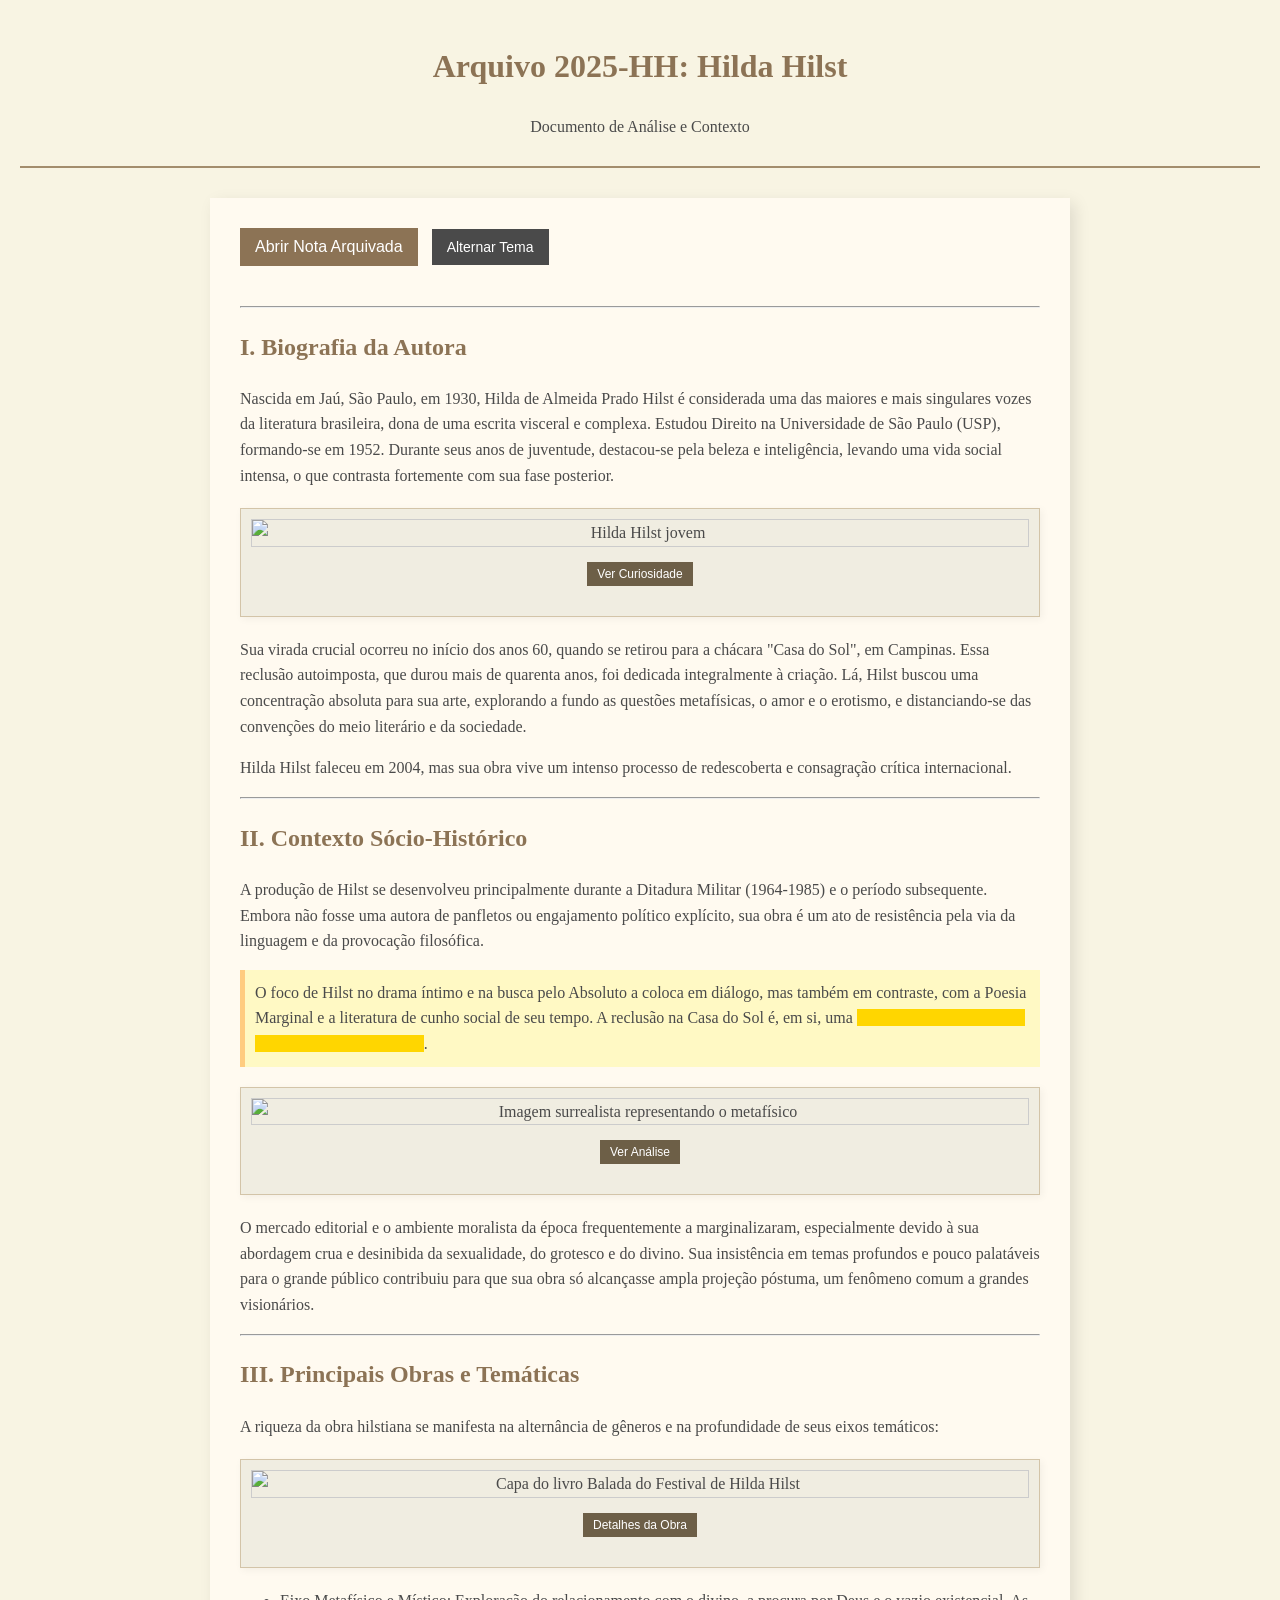
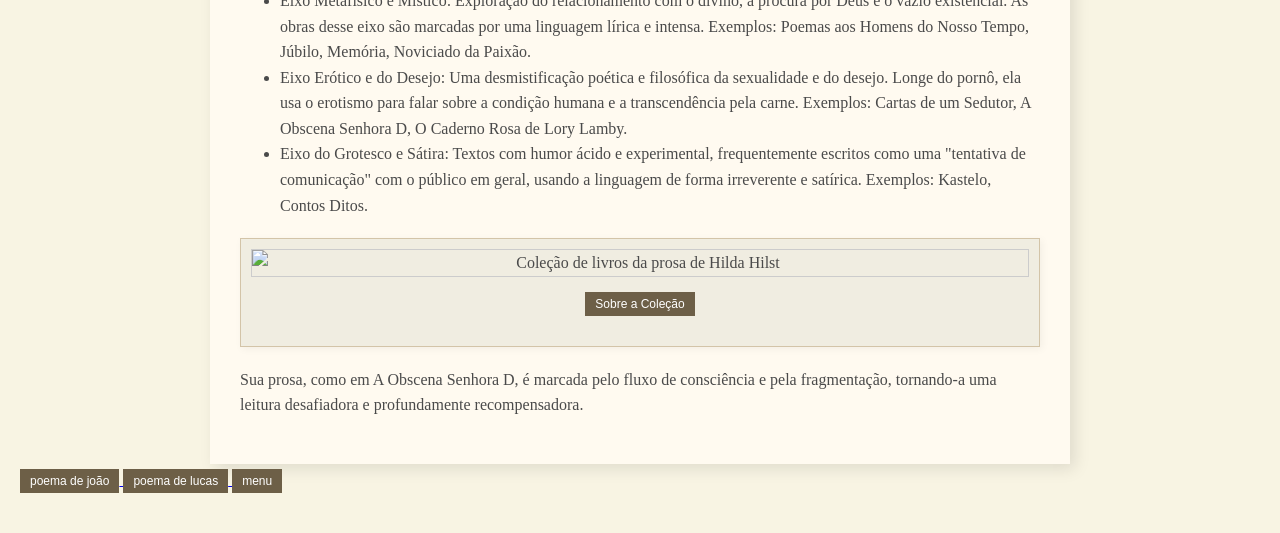
==== apresentar.html @ 8e93dbbe "Add files via upload" ====
<!DOCTYPE html>
<html lang="pt-BR">
<head>
    <meta charset="UTF-8">
    <meta name="viewport" content="width=device-width, initial-scale=1.0">
    <title>Hilda Hilst: Documento Arquivado</title>
    <style>
        body {
            font-family: 'Times New Roman', Times, serif; 
            background-color: #f8f4e3; 
            color: #4a4a4a; 
            line-height: 1.6;
            margin: 0;
            padding: 20px;
        }

        header {
            text-align: center;
            border-bottom: 2px solid #a38d6d;
            padding-bottom: 10px;
            margin-bottom: 30px;
        }

        h1, h2 {
            color: #8c7355; 
            font-family: Georgia, serif;
        }

        .document-container {
            max-width: 800px;
            margin: 0 auto;
            padding: 30px;
            background-color: #fffaf0; 
            box-shadow: 5px 5px 15px rgba(0, 0, 0, 0.1); 
        }

        .anotacao-container {
            background-color: #fff9c4; 
            padding: 10px;
            border-left: 5px solid #ffcc80;
            cursor: default;
        }

        .texto-oculto {
            color: transparent; 
            background-color: #ffd600; 
            transition: color 0.5s ease;
        }

        .anotacao-container:hover .texto-oculto,
        .texto-oculto:focus,
        .texto-oculto::selection {
            color: #4a4a4a; 
            background-color: #ffd600;
        }
        
        .anotacao-container p {
            margin: 0;
        }

        .modo-contraste {
            background-color: #1a1a1a; 
            color: #f8f4e3; 
        }

        .modo-contraste h1, .modo-contraste h2 {
            color: #ffff00; 
        }
        
        .modo-contraste .document-container {
            background-color: #333;
        }
        
        .modo-contraste .anotacao-container {
            background-color: #444;
            border-left: 5px solid #ffff00;
        }

        .btn-popup, .btn-tema, .btn-image-popup {
            background-color: #8c7355;
            color: white;
            border: none;
            padding: 10px 15px;
            cursor: pointer;
            font-size: 16px;
            margin-bottom: 20px;
            display: inline-block; /* Para botões ficarem lado a lado */
        }
        
        .btn-tema {
            background-color: #4a4a4a;
            font-size: 14px;
            margin-left: 10px;
        }

        .btn-image-popup {
            padding: 5px 10px;
            font-size: 12px;
            margin-top: 5px;
            background-color: #6d5f47;
        }

        .modal {
            display: none; 
            position: fixed;
            z-index: 10;
            left: 0;
            top: 0;
            width: 100%;
            height: 100%;
            overflow: auto;
            background-color: rgba(0, 0, 0, 0.4); 
        }

        .modal-content {
            background-color: #f8f4e3; 
            margin: 15% auto; 
            padding: 20px;
            border: 3px dashed #a38d6d; 
            width: 80%;
            max-width: 400px;
            position: relative;
            box-shadow: 0 4px 8px 0 rgba(0,0,0,0.2), 0 6px 20px 0 rgba(0,0,0,0.19);
        }

        .fechar-popup {
            color: #a38d6d;
            float: right;
            font-size: 28px;
            font-weight: bold;
        }

        .fechar-popup:hover,
        .fechar-popup:focus {
            color: #000;
            text-decoration: none;
            cursor: pointer;
        }

        .image-wrapper {
            text-align: center;
            margin: 20px 0;
            background-color: #f0ede1;
            padding: 10px;
            border: 1px solid #d3c4a8;
            box-shadow: 2px 2px 8px rgba(0,0,0,0.05);
        }
        .image-wrapper img {
            max-width: 100%;
            height: auto;
            display: block;
            margin: 0 auto 10px auto;
            border: 1px solid #ccc;
        }
    </style>
</head>
<body>
    <header>
        <h1>Arquivo 2025-HH: Hilda Hilst</h1>
        <p>Documento de Análise e Contexto</p>
    </header>

    <main class="document-container">
        <div style="margin-bottom: 20px;">
            <button id="abrirPopup" class="btn-popup">Abrir Nota Arquivada</button>
            <button onclick="alternarTema()" class="btn-tema">Alternar Tema</button>
        </div>
        
        <hr>
        
        <section id="biografia">
            <h2>I. Biografia da Autora</h2>
            <p>Nascida em Jaú, São Paulo, em 1930, Hilda de Almeida Prado Hilst é considerada uma das maiores e mais singulares vozes da literatura brasileira, dona de uma escrita visceral e complexa. Estudou Direito na Universidade de São Paulo (USP), formando-se em 1952. Durante seus anos de juventude, destacou-se pela beleza e inteligência, levando uma vida social intensa, o que contrasta fortemente com sua fase posterior.</p>
            
            <div class="image-wrapper">
                <img src="imagens/poeta.jpg" alt="Hilda Hilst jovem">
                <button class="btn-image-popup" data-modal-id="modalImage4">Ver Curiosidade</button>
            </div>

            <p>Sua virada crucial ocorreu no início dos anos 60, quando se retirou para a chácara "Casa do Sol", em Campinas. Essa reclusão autoimposta, que durou mais de quarenta anos, foi dedicada integralmente à criação. Lá, Hilst buscou uma concentração absoluta para sua arte, explorando a fundo as questões metafísicas, o amor e o erotismo, e distanciando-se das convenções do meio literário e da sociedade.</p>
            <p>Hilda Hilst faleceu em 2004, mas sua obra vive um intenso processo de redescoberta e consagração crítica internacional.</p>
        </section>

        <hr>

        <section id="contexto">
            <h2>II. Contexto Sócio-Histórico</h2>
            <p>A produção de Hilst se desenvolveu principalmente durante a Ditadura Militar (1964-1985) e o período subsequente. Embora não fosse uma autora de panfletos ou engajamento político explícito, sua obra é um ato de resistência pela via da linguagem e da provocação filosófica.</p>
            
            <div class="anotacao-container">
                <p>O foco de Hilst no drama íntimo e na busca pelo Absoluto a coloca em diálogo, mas também em contraste, com a Poesia Marginal e a literatura de cunho social de seu tempo. A reclusão na Casa do Sol é, em si, uma <span id="textoOculto" class="texto-oculto">crítica à superficialidade e ao caos do mundo exterior</span>.</p>
            </div>

            <div class="image-wrapper">
                <img src="imagens/2.jpg" alt="Imagem surrealista representando o metafísico">
                <button class="btn-image-popup" data-modal-id="modalImage2">Ver Análise</button>
            </div>

            <p>O mercado editorial e o ambiente moralista da época frequentemente a marginalizaram, especialmente devido à sua abordagem crua e desinibida da sexualidade, do grotesco e do divino. Sua insistência em temas profundos e pouco palatáveis para o grande público contribuiu para que sua obra só alcançasse ampla projeção póstuma, um fenômeno comum a grandes visionários.</p>
        </section>

        <hr>

        <section id="obras">
            <h2>III. Principais Obras e Temáticas</h2>
            <p>A riqueza da obra hilstiana se manifesta na alternância de gêneros e na profundidade de seus eixos temáticos:</p>
            
            <div class="image-wrapper">
                <img src="imagens/1.png" alt="Capa do livro Balada do Festival de Hilda Hilst">
                <button class="btn-image-popup" data-modal-id="modalImage1">Detalhes da Obra</button>
            </div>

            <ul>
                <li>Eixo Metafísico e Místico: Exploração do relacionamento com o divino, a procura por Deus e o vazio existencial. As obras desse eixo são marcadas por uma linguagem lírica e intensa. Exemplos: Poemas aos Homens do Nosso Tempo, Júbilo, Memória, Noviciado da Paixão.</li>
                <li>Eixo Erótico e do Desejo: Uma desmistificação poética e filosófica da sexualidade e do desejo. Longe do pornô, ela usa o erotismo para falar sobre a condição humana e a transcendência pela carne. Exemplos: Cartas de um Sedutor, A Obscena Senhora D, O Caderno Rosa de Lory Lamby.</li>
                <li>Eixo do Grotesco e Sátira: Textos com humor ácido e experimental, frequentemente escritos como uma "tentativa de comunicação" com o público em geral, usando a linguagem de forma irreverente e satírica. Exemplos: Kastelo, Contos Ditos.</li>
            </ul>

            <div class="image-wrapper">
                <img src="imagens/3.jpg" alt="Coleção de livros da prosa de Hilda Hilst">
                <button class="btn-image-popup" data-modal-id="modalImage3">Sobre a Coleção</button>
            </div>

            <p>Sua prosa, como em A Obscena Senhora D, é marcada pelo fluxo de consciência e pela fragmentação, tornando-a uma leitura desafiadora e profundamente recompensadora.</p>
        </section>
    </main>

    <div id="modalPopup" class="modal">
        <div class="modal-content">
            <span class="fechar-popup">&times;</span>
            <h3>Nota da Pesquisadora (02/09/1988)</h3>
            <p>A Casa do Sol não era apenas uma residência, mas um laboratório para a criação, onde a autora buscava uma pureza quase mística para a sua arte, afastada do ruído das cidades. Ela recebia poucos amigos e intelectuais, mantendo o foco total na escrita.</p>
        </div>
    </div>

    <div id="modalImage4" class="modal">
        <div class="modal-content">
            <span class="fechar-popup">&times;</span>
            <h3>Hilda Jovem</h3>
            <p>Esta imagem mostra Hilda Hilst em seus anos de juventude, antes da reclusão na Casa do Sol. Sua beleza e inteligência eram notáveis, e ela era figura presente em círculos intelectuais e sociais importantes de São Paulo.</p>
        </div>
    </div>

    <div id="modalImage2" class="modal">
        <div class="modal-content">
            <span class="fechar-popup">&times;</span>
            <h3>Metafísica e Existência</h3>
            <p>Esta imagem surrealista evoca o universo metafísico e existencial que Hilda Hilst tanto explorou. A figura feminina olhando para o cosmos pode ser uma representação da busca incessante da autora pelo Absoluto, por respostas sobre a vida e a morte, o divino e o humano, temas centrais em sua poesia e prosa.</p>
        </div>
    </div>

    <div id="modalImage1" class="modal">
        <div class="modal-content">
            <span class="fechar-popup">&times;</span>
            <h3>Balada do Festival (1974)</h3>
            <p>Balada do Festival é um dos importantes livros de poesia de Hilda Hilst. Publicado originalmente em 1974, é um exemplo de sua capacidade de expressar, através de uma linguagem lírica e complexa, a fragilidade humana e a beleza do instante. A capa aqui apresentada reflete a sensibilidade artística de sua obra.</p>
        </div>
    </div>

    <div id="modalImage3" class="modal">
        <div class="modal-content">
            <span class="fechar-popup">&times;</span>
            <h3>A Prosa Completa</h3>
            <p>Esta coleção reúne a aclamada prosa de Hilda Hilst, um marco para os leitores que desejam mergulhar na profundidade e ousadia de sua ficção. A Companhia das Letras tem desempenhado um papel crucial na republicação e divulgação de sua obra, garantindo que novas gerações descubram a força de sua escrita.</p>
        </div>
    </div>
    <a href="pesquisa/poema_joao.html"> <button class="btn-image-popup">poema de joão</button>
    </a>
    <a href="pesquisa/poema_lucas.html"><button class="btn-image-popup">poema de lucas</button>
    </a>
    <a href="index.html"><button class="btn-image-popup">menu</button>
    </a>
    <script>
        const modalPopup = document.getElementById("modalPopup");
        const btnPopup = document.getElementById("abrirPopup");
        const fecharPopups = document.querySelectorAll(".fechar-popup");

        btnPopup.onclick = function() {
          modalPopup.style.display = "block";
        }

        fecharPopups.forEach(span => {
            span.onclick = function() {
                this.closest('.modal').style.display = "none";
            }
        });

        window.onclick = function(event) {
          if (event.target.classList.contains('modal')) {
            event.target.style.display = "none";
          }
        }

        function alternarTema() {
            const body = document.body;
            body.classList.toggle('modo-contraste'); 
        }

        // Lógica para os popups das imagens
        document.querySelectorAll('.btn-image-popup').forEach(button => {
            button.onclick = function() {
                const modalId = this.dataset.modalId;
                document.getElementById(modalId).style.display = "block";
            };
        });
    </script>
</body>
</html>
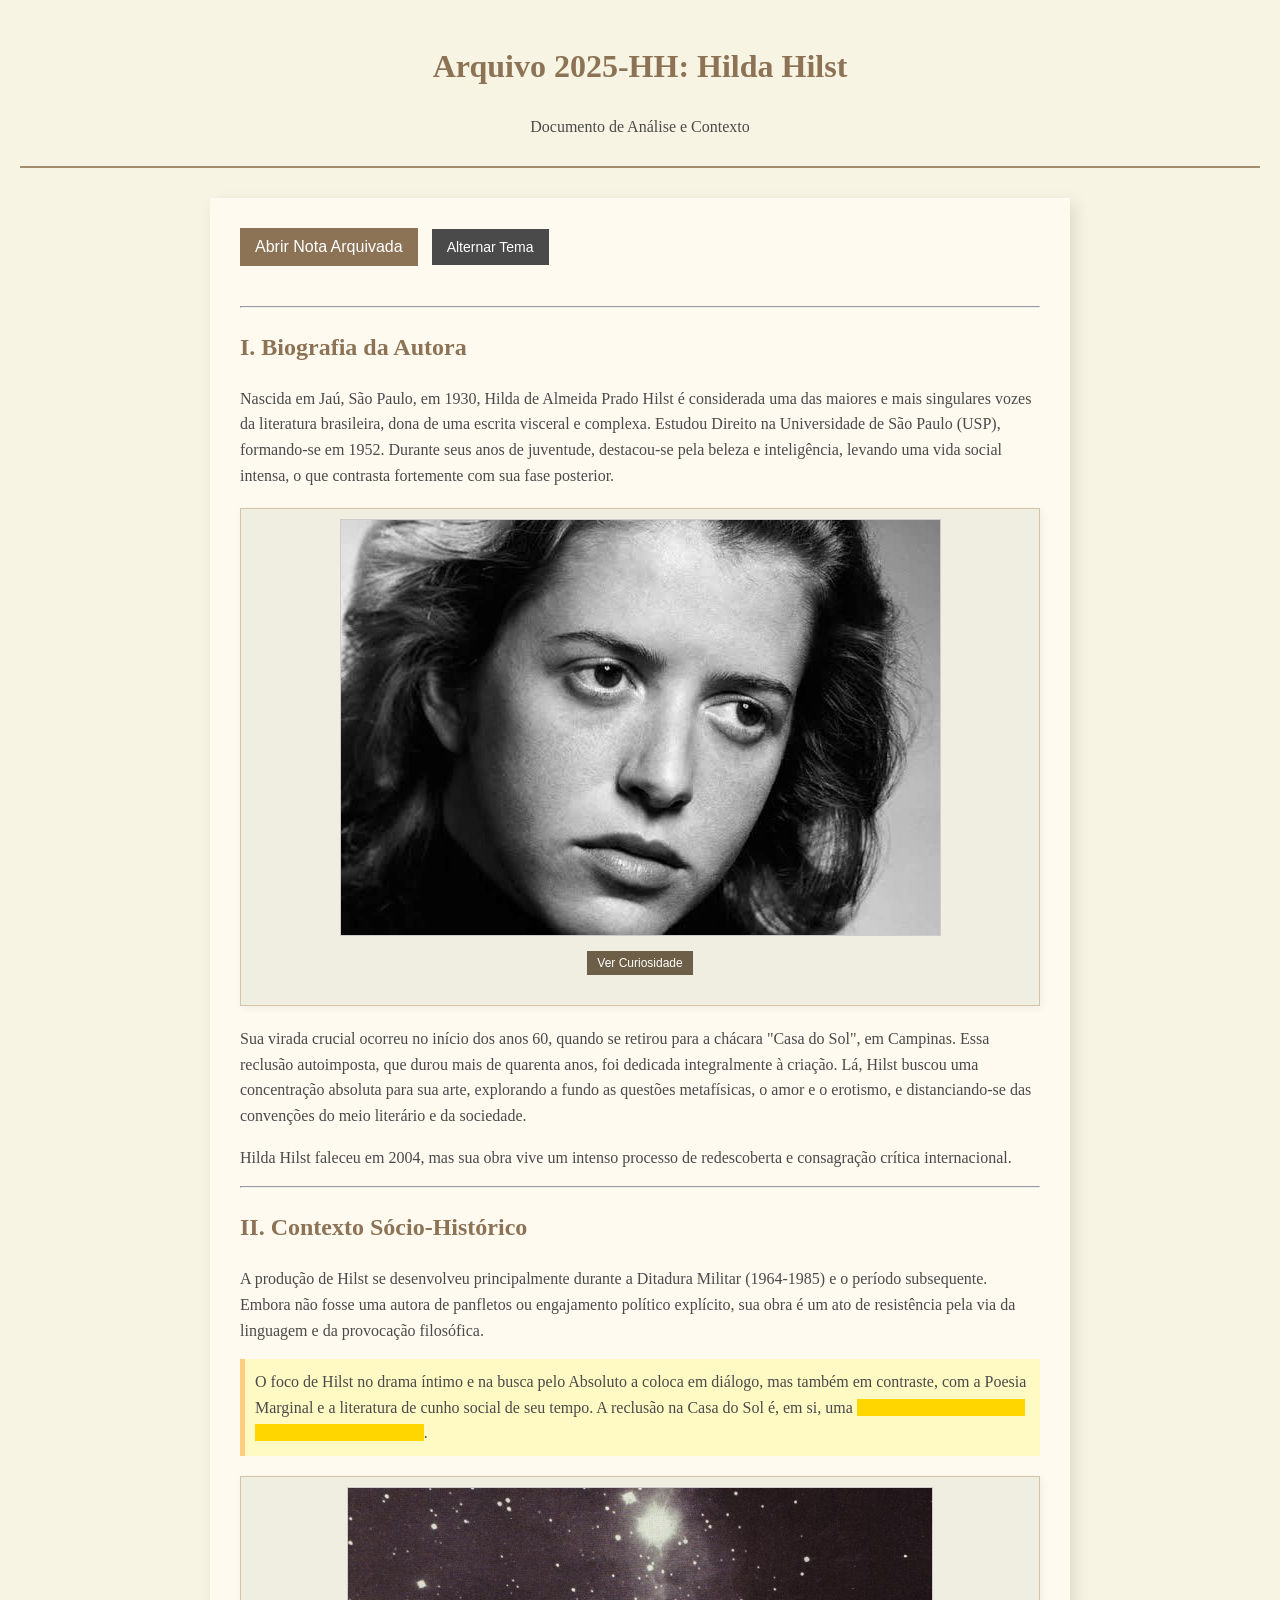
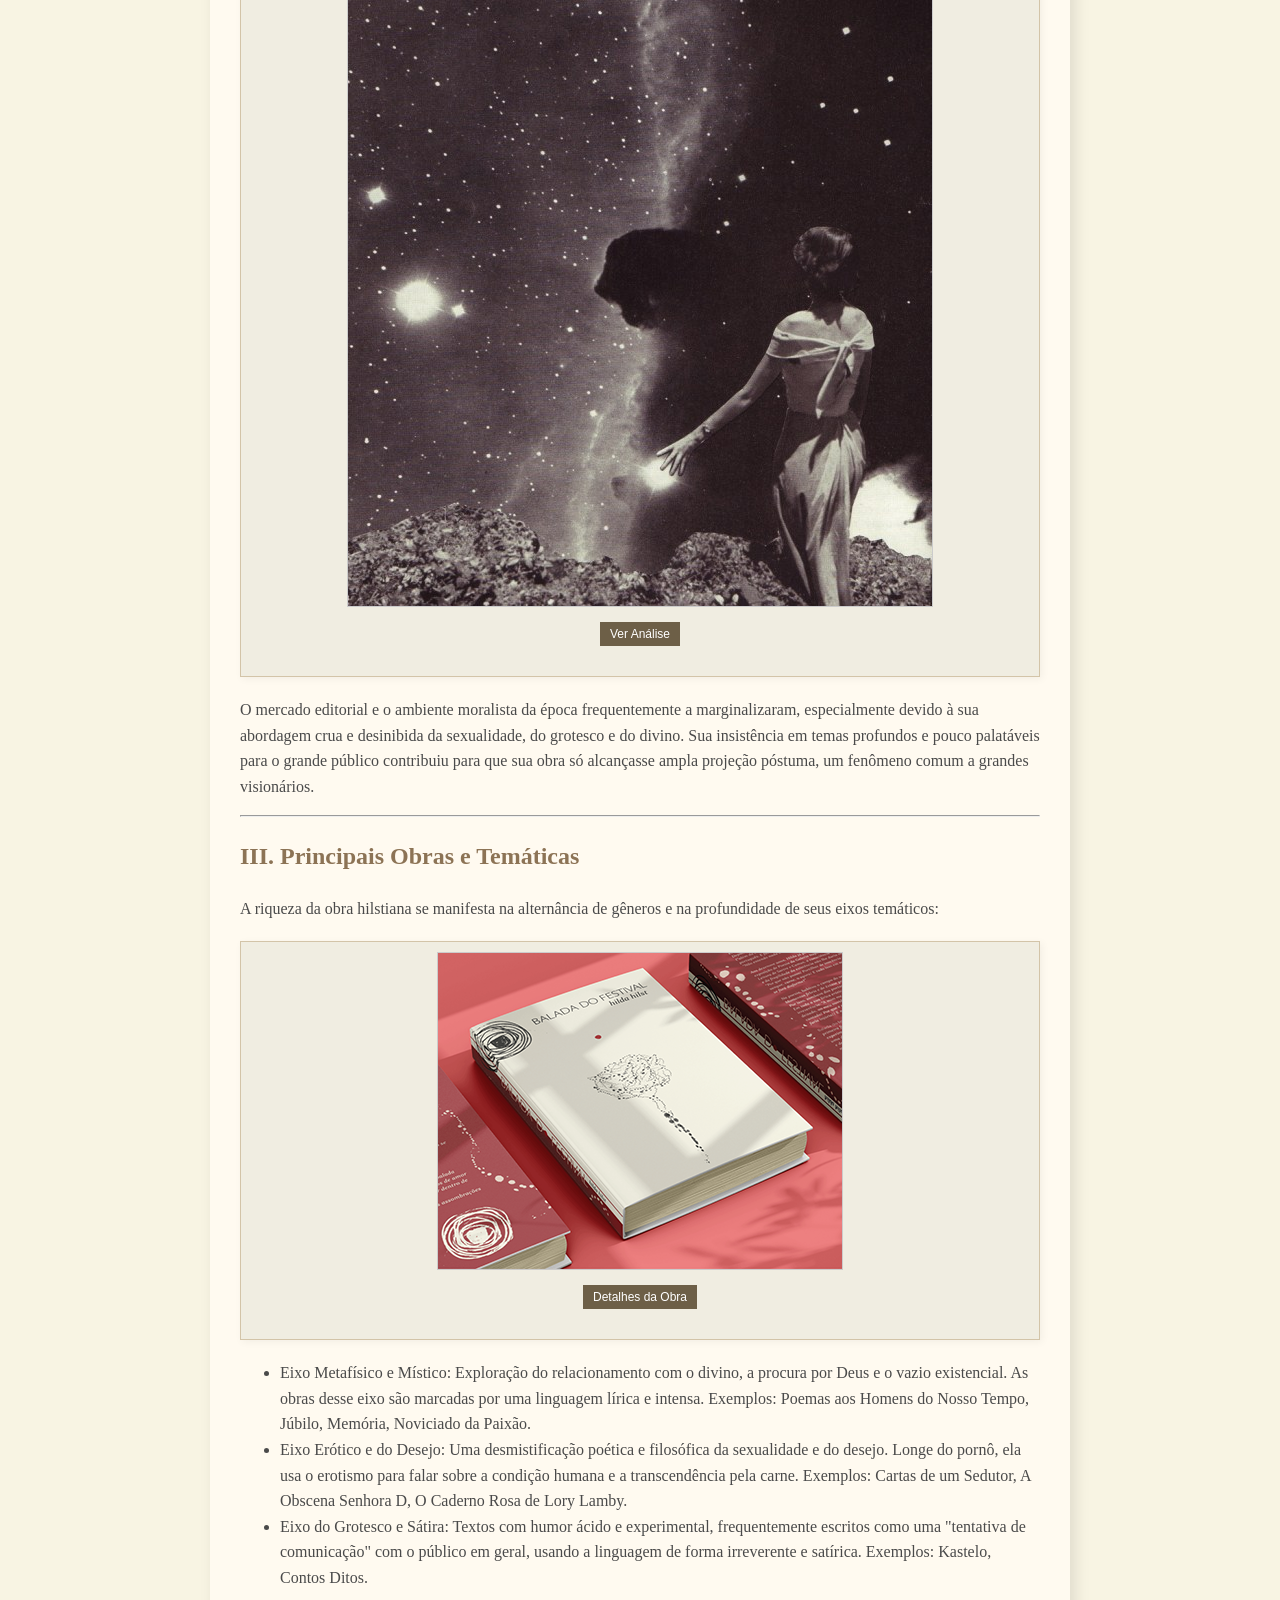
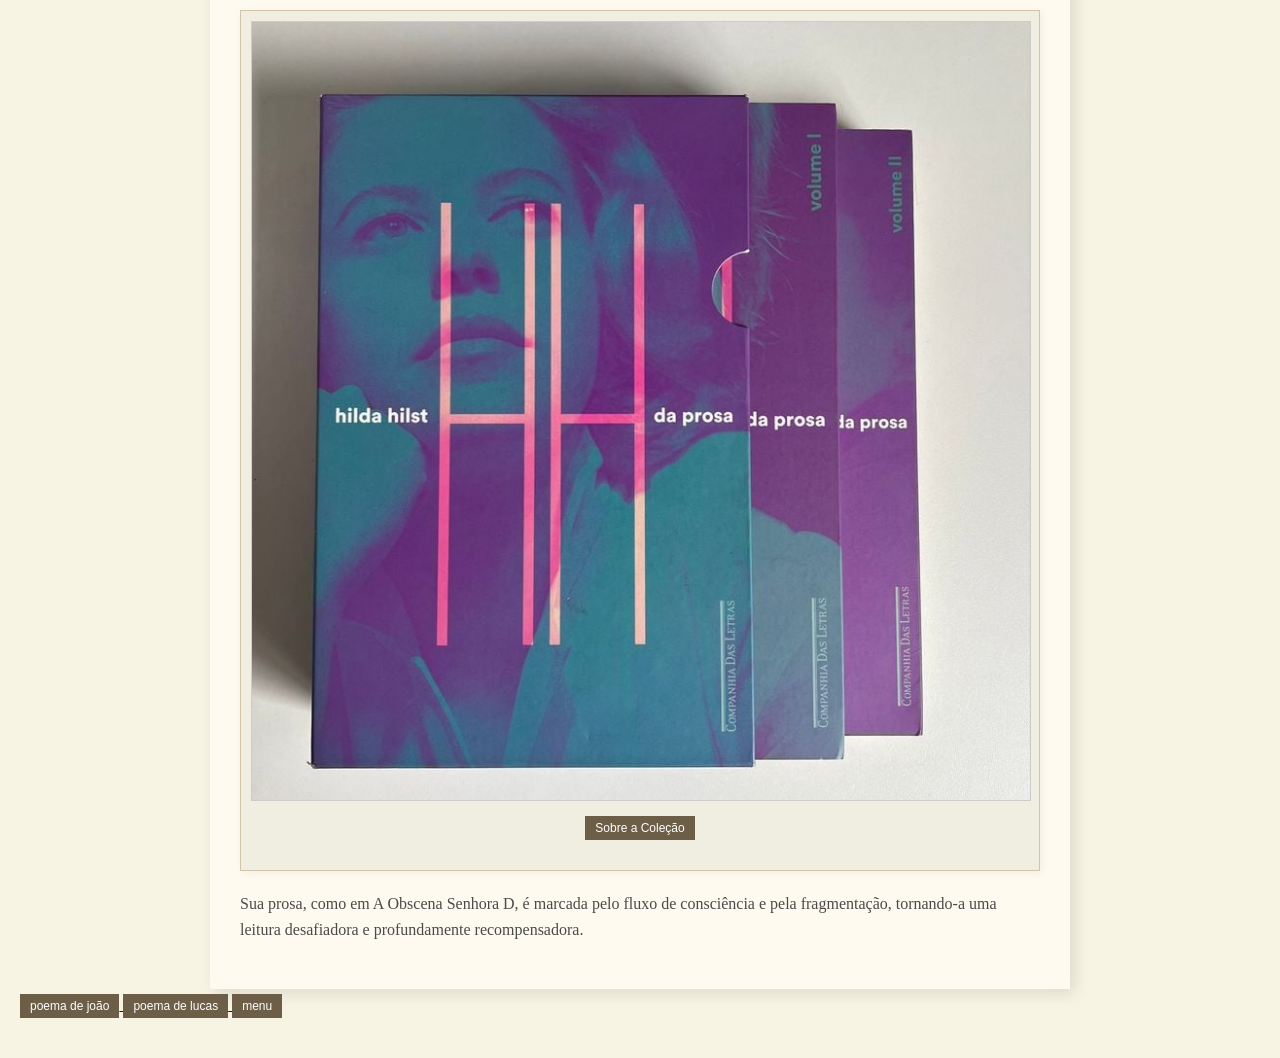
==== commit f3218fc5: "Fix image paths and link case sensitivity" ====
--- a/apresentar.html
+++ b/apresentar.html
@@ -173,7 +173,7 @@
             <p>Nascida em Jaú, São Paulo, em 1930, Hilda de Almeida Prado Hilst é considerada uma das maiores e mais singulares vozes da literatura brasileira, dona de uma escrita visceral e complexa. Estudou Direito na Universidade de São Paulo (USP), formando-se em 1952. Durante seus anos de juventude, destacou-se pela beleza e inteligência, levando uma vida social intensa, o que contrasta fortemente com sua fase posterior.</p>
             
             <div class="image-wrapper">
-                <img src="imagens/poeta.jpg" alt="Hilda Hilst jovem">
+                <img src="Imagens/poeta.jpg" alt="Hilda Hilst jovem">
                 <button class="btn-image-popup" data-modal-id="modalImage4">Ver Curiosidade</button>
             </div>
 
@@ -192,7 +192,7 @@
             </div>
 
             <div class="image-wrapper">
-                <img src="imagens/2.jpg" alt="Imagem surrealista representando o metafísico">
+                <img src="Imagens/2.jpg" alt="Imagem surrealista representando o metafísico">
                 <button class="btn-image-popup" data-modal-id="modalImage2">Ver Análise</button>
             </div>
 
@@ -206,7 +206,7 @@
             <p>A riqueza da obra hilstiana se manifesta na alternância de gêneros e na profundidade de seus eixos temáticos:</p>
             
             <div class="image-wrapper">
-                <img src="imagens/1.png" alt="Capa do livro Balada do Festival de Hilda Hilst">
+                <img src="Imagens/1.png" alt="Capa do livro Balada do Festival de Hilda Hilst">
                 <button class="btn-image-popup" data-modal-id="modalImage1">Detalhes da Obra</button>
             </div>
 
@@ -217,7 +217,7 @@
             </ul>
 
             <div class="image-wrapper">
-                <img src="imagens/3.jpg" alt="Coleção de livros da prosa de Hilda Hilst">
+                <img src="Imagens/3.jpg" alt="Coleção de livros da prosa de Hilda Hilst">
                 <button class="btn-image-popup" data-modal-id="modalImage3">Sobre a Coleção</button>
             </div>
 
@@ -264,9 +264,9 @@
             <p>Esta coleção reúne a aclamada prosa de Hilda Hilst, um marco para os leitores que desejam mergulhar na profundidade e ousadia de sua ficção. A Companhia das Letras tem desempenhado um papel crucial na republicação e divulgação de sua obra, garantindo que novas gerações descubram a força de sua escrita.</p>
         </div>
     </div>
-    <a href="pesquisa/poema_joao.html"> <button class="btn-image-popup">poema de joão</button>
+    <a href="Pesquisa/poema_joao.html"> <button class="btn-image-popup">poema de joão</button>
     </a>
-    <a href="pesquisa/poema_lucas.html"><button class="btn-image-popup">poema de lucas</button>
+    <a href="Pesquisa/poema_lucas.html"><button class="btn-image-popup">poema de lucas</button>
     </a>
     <a href="index.html"><button class="btn-image-popup">menu</button>
     </a>
